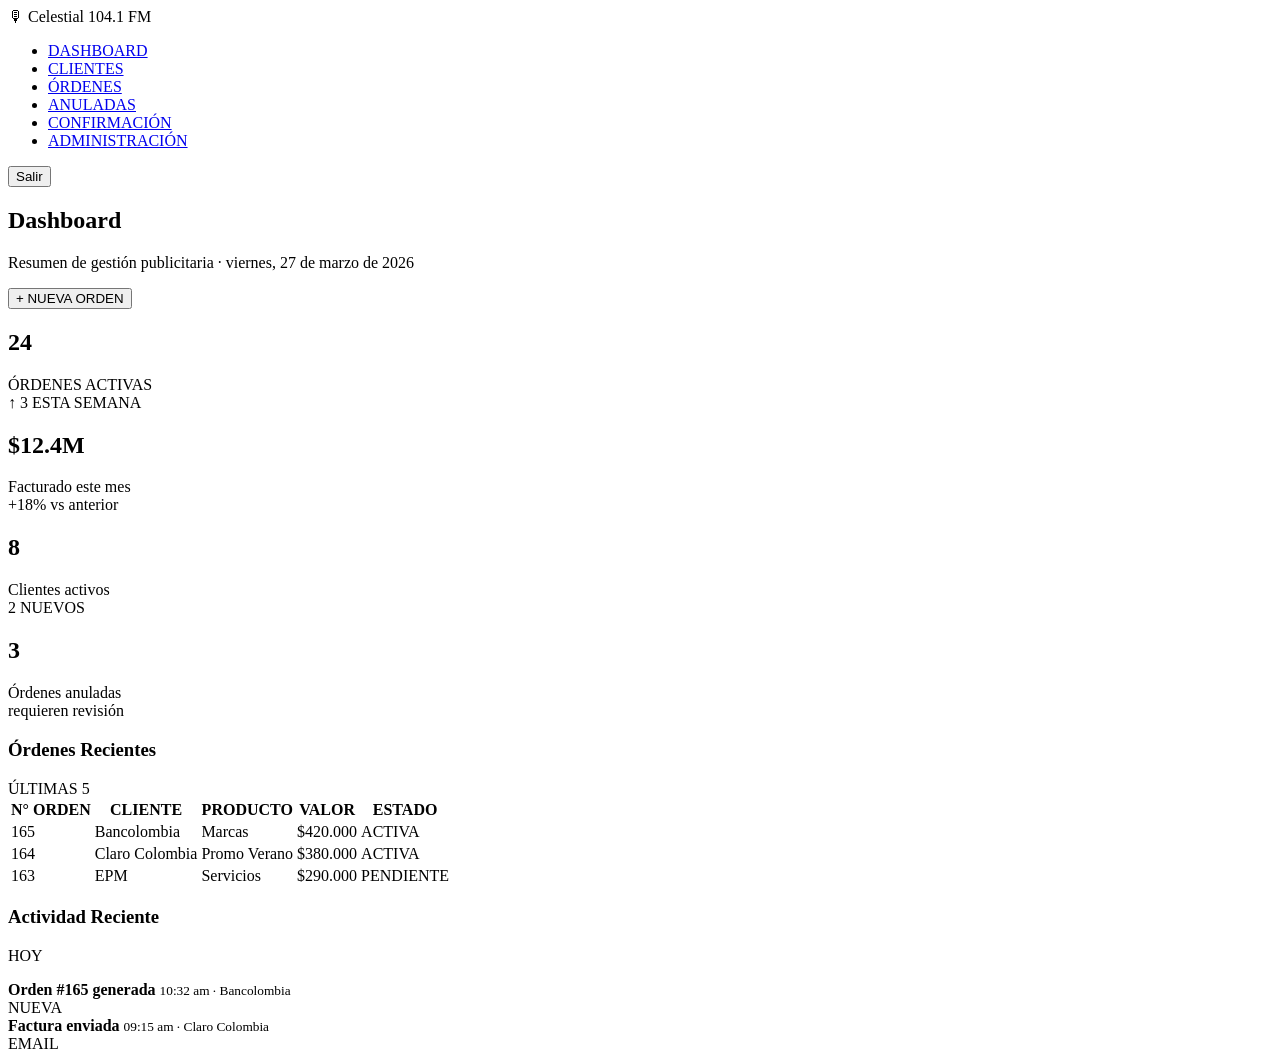
==== index.html @ 6da6bdea "estructura-dashboard" ====
<!DOCTYPE html>
<html lang="es">
<head>
    <meta charset="UTF-8">
    <meta name="viewport" content="width=device-width, initial-scale=1.0">
    <link rel="stylesheet" href="style.css">
    <title>Celestial Stereo 104.1 FM — Sistema de Gestión Publicitaria</title>
</head>
<body>
    <header>
        <div class="topbar-brand">
            🎙 Celestial <span>104.1 FM</span>
        </div>

        <nav>
            <ul>
                <li><a href="#" class="active-link">DASHBOARD</a></li>
                <li><a href="#">CLIENTES</a></li>
                <li><a href="#">ÓRDENES</a></li>
                <li><a href="#">ANULADAS</a></li>
                <li><a href="#">CONFIRMACIÓN</a></li>
                <li><a href="#">ADMINISTRACIÓN</a></li>
            </ul>
        </nav>

        <div class="boton-salir">
            <button>Salir</button>
        </div>
    </header>

    <section class="text-prin">
        <div class="dashboard-container">
            <div class="titulo-boton">
                <h1>Dashboard</h1>
                <p>Resumen de gestión publicitaria · viernes, 27 de marzo de 2026</p>
            </div>
            <button class="nueva-orden">+ NUEVA ORDEN </button>
        </div>
    </section>

    <section class="kpis-container">
        <div class="card">
            <h2 class="kpi-value" id="ordenes">24</h2>
            <span class="kpi-title">ÓRDENES ACTIVAS</span>
            <div class="trend-badge positive" id="kpi-ordenes-activas">↑ 3 ESTA SEMANA</div>
        </div>

        <div class="card">
            <h2 class="kpi-value" id="facturado">$12.4M</h2>
            <span class="kpi-title">Facturado este mes</span>
            <div class="trend-badge positive" id="kpi-facturado-mes">+18% vs anterior</div>
        </div>

        <div class="card">
            <h2 class="kpi-value" id="clientes">8</h2>
            <span class="kpi-title">Clientes activos</span>
            <div class="trend-badge positive" id="kpi-clientes-activos">2 NUEVOS</div>
        </div>

        <div class="card">
            <h2 class="kpi-value" id="anuladas">3</h2>
            <span class="kpi-title">Órdenes anuladas</span>
            <div class="trend-badge danger" id="kpi-odenes-anuladas">requieren revisión</div>
        </div>
    </section>

    <main class="dashboard-grid">
        <section class="recent-orders">
            <div class="card-header">
                <h3>Órdenes Recientes</h3>
                <span>ÚLTIMAS 5</span>
            </div>
            
            <table class="orders-table">
                <thead>
                    <tr>
                        <th>N° ORDEN</th>
                        <th>CLIENTE</th>
                        <th>PRODUCTO</th>
                        <th>VALOR</th>
                        <th>ESTADO</th>
                    </tr>
                </thead>
                <tbody>
                    <tr>
                        <td>165</td>
                        <td>Bancolombia</td>
                        <td>Marcas</td>
                        <td>$420.000</td>
                        <td><span class="status-pill active">ACTIVA</span></td>
                    </tr>
                    <tr>
                        <td>164</td>
                        <td>Claro Colombia</td>
                        <td>Promo Verano</td>
                        <td>$380.000</td>
                        <td><span class="status-pill active">ACTIVA</span></td>
                    </tr>
                    <tr>
                        <td>163</td>
                        <td>EPM</td>
                        <td>Servicios</td>
                        <td>$290.000</td>
                        <td><span class="status-pill pending">PENDIENTE</span></td>
                    </tr>
                </tbody>
            </table>
        </section>

        <aside class="recent-activity">
            <div class="card-header">
                <h3>Actividad Reciente</h3>
            </div>
            <p class="date-label">HOY</p>
            
            <div class="activity-feed">
                <div class="activity-item">
                    <div class="activity-text">
                        <strong>Orden #165 generada</strong>
                        <small>10:32 am · Bancolombia</small>
                    </div>
                    <span class="tag tag-new">NUEVA</span>
                </div>

                <div class="activity-item">
                    <div class="activity-text">
                        <strong>Factura enviada</strong>
                        <small>09:15 am · Claro Colombia</small>
                    </div>
                    <span class="tag tag-email">EMAIL</span>
                </div>
            </div>
        </aside>
    </main>
</body>
</html>
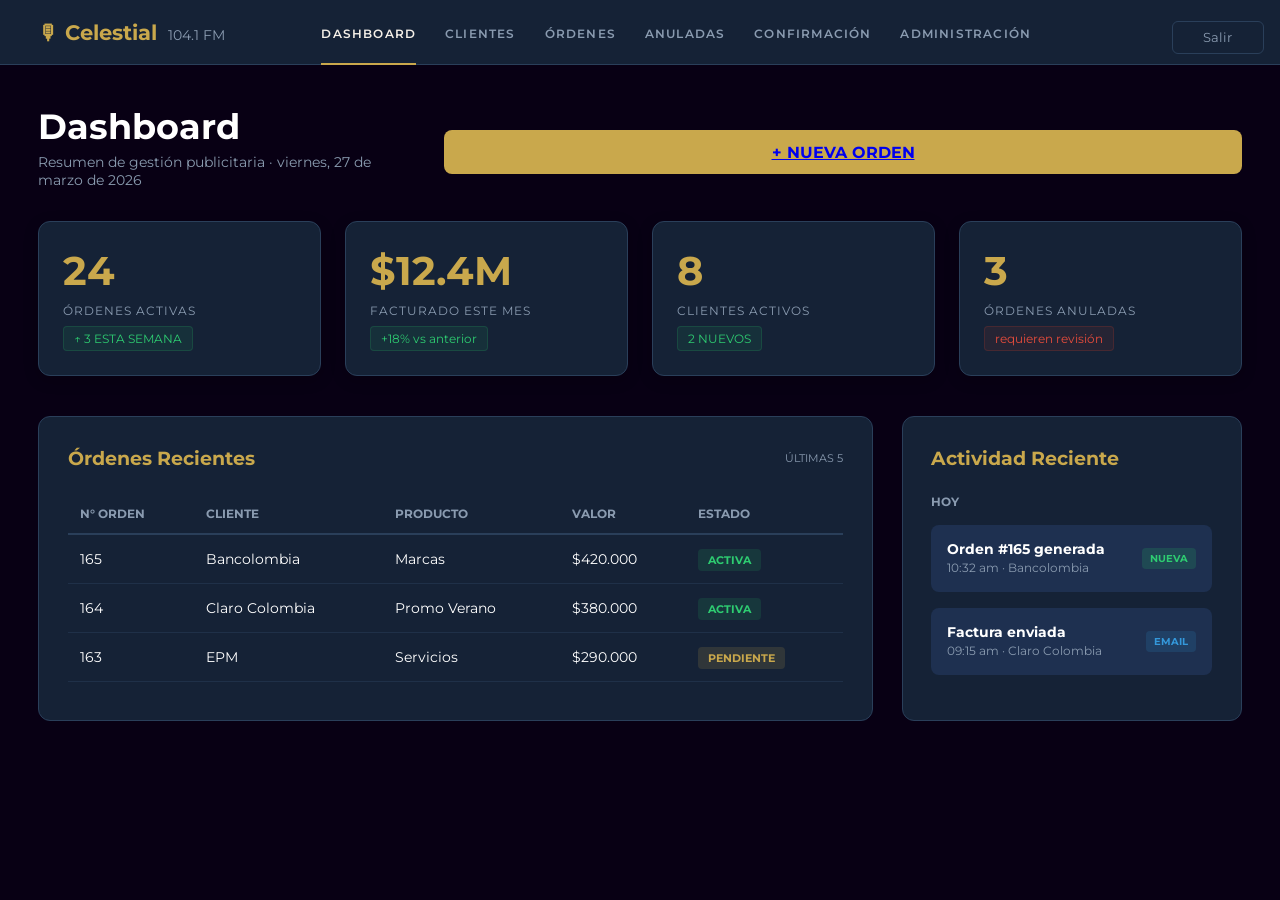
==== commit 3e96bd47: "ordenes" ====
--- a/index.html
+++ b/index.html
@@ -14,9 +14,9 @@
 
         <nav>
             <ul>
-                <li><a href="#" class="active-link">DASHBOARD</a></li>
-                <li><a href="#">CLIENTES</a></li>
-                <li><a href="#">ÓRDENES</a></li>
+                <li><a href="index.html" class="active-link">DASHBOARD</a></li>
+                <li><a href="clientes.html">CLIENTES</a></li>
+                <li><a href="ordenes.html">ÓRDENES</a></li>
                 <li><a href="#">ANULADAS</a></li>
                 <li><a href="#">CONFIRMACIÓN</a></li>
                 <li><a href="#">ADMINISTRACIÓN</a></li>
@@ -34,7 +34,7 @@
                 <h1>Dashboard</h1>
                 <p>Resumen de gestión publicitaria · viernes, 27 de marzo de 2026</p>
             </div>
-            <button class="nueva-orden">+ NUEVA ORDEN </button>
+            <button class="nueva-orden"><a href="#">+ NUEVA ORDEN</a></button>
         </div>
     </section>
 
--- a/style.css
+++ b/style.css
@@ -0,0 +1,422 @@
+
+@import url('https://fonts.googleapis.com/css2?family=Hind+Madurai:wght@300;400;500;600;700&family=Lora:ital,wght@0,400..700;1,400..700&family=Montserrat:ital,wght@0,100..900;1,100..900&display=swap');
+
+* {
+    margin: 0;
+    padding: 0;
+    box-sizing: border-box;
+}
+
+
+:root {
+    --font-titles: 'Montserrat', sans-serif;
+    --font-text: 'Montserrat', sans-serif;
+
+    --color-general: #080014;
+    --color-tarjetas: #161616;
+    --color-texto-principal: #ffffff;
+    --color-texto-secundario: #a6a6a6;
+
+    --color-borde-tarjetas: #2a2a2a;
+    --color-borde-boton: #ffffff;
+
+    --gold: #c9a84c;
+    --navy: #0d1b2a;
+    --navy-mid: #152236;
+    --navy-light: #1e3050;
+    --white: #f5f0e8;
+    --muted: #8a9bb0;
+    --border: #2a3f5a;
+    --success: #27ae60;
+    --danger: #c0392b;
+    --radius: 12px;
+}
+
+body {
+    background-color: var(--color-general);
+    font-family: var(--font-text);
+    color: var(--color-texto-principal);
+    margin: 0;
+    padding-bottom: 40px;
+}
+
+
+header {
+    display: flex;
+    align-items: center;
+    justify-content: space-between;
+    background: var(--navy-mid);
+    border-bottom: 1px solid var(--border);
+    padding: 0 2.4rem;
+    height: 65px;
+}
+
+header .topbar-brand {
+    font-size: 1.3rem;
+    color: var(--gold);
+    font-weight: bold;
+}
+
+header .topbar-brand span {
+    color: var(--muted);
+    font-weight: normal;
+    font-size: 0.85rem;
+    margin-left: 5px;
+}
+
+header nav ul {
+    display: flex;
+    list-style: none;
+    gap: 1.8rem;
+}
+
+header nav ul li a {
+    color: var(--muted);
+    text-decoration: none;
+    font-size: 0.75rem;
+    letter-spacing: 0.1em;
+    font-weight: 600;
+    transition: 0.3s;
+}
+
+header nav ul li a:hover,
+header nav ul li a.active-link {
+    color: var(--white);
+    border-bottom: 2px solid var(--gold);
+    padding-bottom: 22px;
+}
+
+header .boton-salir button {
+    background: transparent;
+    border: 1px solid var(--border);
+    color: var(--muted);
+    padding: 0.5rem 1.2rem;
+    border-radius: 6px;
+    cursor: pointer;
+    font-size: 0.8rem;
+}
+
+
+.text-prin {
+    padding: 2.5rem 2.4rem 1rem;
+    max-width: 1400px;
+    margin: 0 auto;
+}
+
+.dashboard-container {
+    display: flex;
+    justify-content: space-between;
+    align-items: center;
+}
+
+.titulo-boton h1 {
+    font-family: var(--font-titles);
+    font-size: 2.2rem;
+    margin: 0;
+}
+
+.titulo-boton p {
+    color: var(--muted);
+    font-size: 0.9rem;
+    margin-top: 5px;
+}
+
+.nueva-orden {
+    background: var(--gold);
+    color: var(--navy);
+    border: none;
+    padding: 0.8rem 1.6rem;
+    border-radius: 8px;
+    font-weight: bold;
+    cursor: pointer;
+    transition: 0.3s;
+}
+
+.nueva-orden:hover {
+    background: #e8cc7e;
+    transform: translateY(-2px);
+}
+
+
+.kpis-container {
+    display: grid;
+    grid-template-columns: repeat(4, 1fr);
+    gap: 1.5rem;
+    padding: 1rem 2.4rem;
+    max-width: 1400px;
+    margin: 0 auto;
+}
+
+.card {
+    background: var(--navy-mid);
+    border: 1px solid var(--border);
+    border-radius: var(--radius);
+    padding: 1.5rem;
+    box-shadow: 0 4px 15px rgba(0, 0, 0, 0.2);
+}
+
+.kpi-value {
+    font-family: var(--font-titles);
+    font-size: 2.5rem;
+    color: var(--gold);
+    margin: 0;
+}
+
+.kpi-title {
+    font-size: 0.75rem;
+    color: var(--muted);
+    text-transform: uppercase;
+    letter-spacing: 1px;
+    display: block;
+    margin: 8px 0;
+}
+
+.trend-badge {
+    font-size: 0.75rem;
+    padding: 4px 10px;
+    border-radius: 4px;
+    display: inline-block;
+}
+
+.trend-badge.positive {
+    background: rgba(39, 174, 96, 0.1);
+    color: #2ecc71;
+    border: 1px solid rgba(39, 174, 96, 0.2);
+}
+
+.trend-badge.danger {
+    background: rgba(192, 57, 43, 0.1);
+    color: #e74c3c;
+    border: 1px solid rgba(192, 57, 43, 0.2);
+}
+
+
+.dashboard-grid {
+    display: grid;
+    grid-template-columns: 1fr 340px;
+    gap: 1.8rem;
+    padding: 1.5rem 2.4rem;
+    max-width: 1400px;
+    margin: 0 auto;
+}
+
+.recent-orders,
+.recent-activity {
+    background: var(--navy-mid);
+    border: 1px solid var(--border);
+    border-radius: var(--radius);
+    padding: 1.8rem;
+}
+
+.card-header {
+    display: flex;
+    justify-content: space-between;
+    align-items: center;
+    margin-bottom: 1.5rem;
+}
+
+.card-header h3 {
+    color: var(--gold);
+    font-family: var(--font-titles);
+    margin: 0;
+    font-size: 1.2rem;
+}
+
+.card-header span {
+    font-size: 0.7rem;
+    color: var(--muted);
+}
+
+
+.orders-table {
+    width: 100%;
+    border-collapse: collapse;
+}
+
+.orders-table th {
+    text-align: left;
+    padding: 12px;
+    font-size: 0.75rem;
+    color: var(--muted);
+    border-bottom: 2px solid var(--border);
+}
+
+.orders-table td {
+    padding: 15px 12px;
+    border-bottom: 1px solid rgba(42, 63, 90, 0.5);
+    font-size: 0.9rem;
+}
+
+.status-pill {
+    padding: 4px 10px;
+    border-radius: 4px;
+    font-size: 0.7rem;
+    font-weight: bold;
+}
+
+.status-pill.active {
+    background: rgba(39, 174, 96, 0.15);
+    color: #2ecc71;
+}
+
+.status-pill.pending {
+    background: rgba(201, 168, 76, 0.15);
+    color: var(--gold);
+}
+
+
+.date-label {
+    color: var(--muted);
+    font-size: 0.75rem;
+    font-weight: bold;
+    margin-bottom: 1rem;
+}
+
+.activity-feed {
+    display: flex;
+    flex-direction: column;
+    gap: 0;
+}
+
+.activity-item {
+    display: flex;
+    justify-content: space-between;
+    align-items: center;
+    background: var(--navy-light);
+    padding: 1rem;
+    border-radius: 8px;
+    margin-bottom: 1rem;
+}
+
+.activity-text strong {
+    display: block;
+    font-size: 0.85rem;
+}
+
+.activity-text small {
+    color: var(--muted);
+    font-size: 0.75rem;
+}
+
+.tag {
+    font-size: 0.65rem;
+    padding: 4px 8px;
+    border-radius: 4px;
+    font-weight: bold;
+}
+
+.tag-new {
+    background: rgba(39, 174, 96, 0.2);
+    color: #2ecc71;
+}
+
+.tag-email {
+    background: rgba(41, 128, 185, 0.2);
+    color: #3498db;
+}
+
+
+.contenedor {
+    width: 450px;
+    box-shadow: rgba(0, 0, 0, 0.05) 0px 0px 0px 1px, rgb(90, 92, 98) 0px 0px 0px 1px inset;
+    background-color: var(--color-tarjetas);
+    padding: 20px;
+}
+
+.contenedor h1 {
+    color: var(--color-texto-principal);
+    font-family: var(--font-titles);
+    font-size: 2.5rem;
+    text-align: left;
+    padding: 20px;
+}
+
+.contenedor p {
+    color: var(--color-texto-secundario);
+    font-family: var(--font-text);
+    font-size: 1.2rem;
+    text-align: left;
+    padding: 0px 20px 20px 20px;
+}
+
+
+.campo {
+    display: flex;
+    flex-direction: column;
+    margin-bottom: 1px;
+}
+
+.campo label {
+    color: var(--color-texto-principal);
+    font-family: var(--font-text);
+    font-size: 1rem;
+    margin-bottom: 5px;
+    text-align: left;
+    margin-left: 20px;
+}
+
+.campo input {
+    padding: 10px;
+    border: 1px solid var(--color-borde-tarjetas);
+    background-color: var(--color-tarjetas);
+    font-family: var(--font-text);
+    font-size: 1rem;
+    text-align: left;
+    color: var(--color-texto-principal);
+    margin: 20px;
+}
+
+.campo select {
+    padding: 10px;
+    border: 1px solid var(--color-borde-tarjetas);
+    background-color: var(--color-tarjetas);
+    font-family: var(--font-text);
+    font-size: 1rem;
+    text-align: left;
+    color: var(--color-texto-secundario);
+    margin: 20px;
+}
+
+
+button {
+    width: 80%;
+    padding: 10px;
+    border: 1px solid var(--color-borde-boton);
+    background-color: var(--color-tarjetas);
+    color: var(--color-texto-principal);
+    font-family: var(--font-text);
+    font-size: 1rem;
+    cursor: pointer;
+    margin-top: 10px;
+    margin-left: 45px;
+}
+
+
+button:hover {
+    background-color: var(--color-borde-boton);
+    color: var(--color-tarjetas);
+}
+
+
+.resultado {
+    margin-top: 20px;
+    padding: 20px;
+    border: 1px solid var(--color-borde-tarjetas);
+    background-color: var(--color-tarjetas);
+    color: var(--color-texto-principal);
+    font-family: var(--font-text);
+    font-size: 1rem;
+    text-align: left;
+}
+
+.resultado h2 {
+    font-family: var(--font-titles);
+    font-size: 1.5rem;
+    margin: 5px;
+}
+
+.resultado p {
+    margin: 5px;
+    font-family: var(--font-text);
+    color: var(--color-texto-principal);
+}
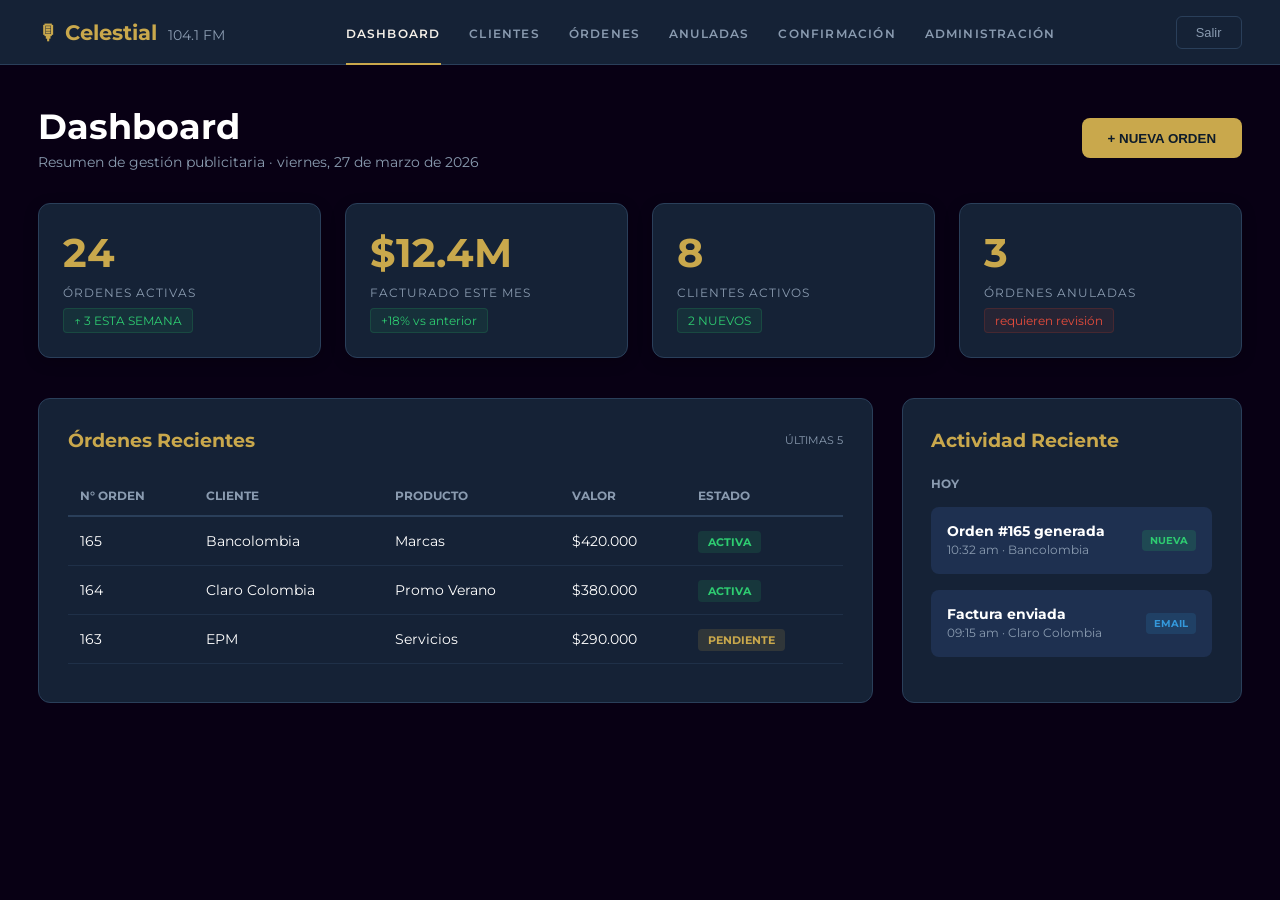
==== commit 0080b628: "actualización - depuración CSS" ====
--- a/index.html
+++ b/index.html
@@ -4,7 +4,7 @@
     <meta charset="UTF-8">
     <meta name="viewport" content="width=device-width, initial-scale=1.0">
     <link rel="stylesheet" href="style.css">
-    <title>Celestial Stereo 104.1 FM — Sistema de Gestión Publicitaria</title>
+    <title>Celestial Stereo 104.1 FM</title>
 </head>
 <body>
     <header>
@@ -132,5 +132,6 @@
             </div>
         </aside>
     </main>
+    <script src="clientes.js"></script>
 </body>
 </html>
--- a/style.css
+++ b/style.css
@@ -1,25 +1,20 @@
-
-@import url('https://fonts.googleapis.com/css2?family=Hind+Madurai:wght@300;400;500;600;700&family=Lora:ital,wght@0,400..700;1,400..700&family=Montserrat:ital,wght@0,100..900;1,100..900&display=swap');
+@import url('https://fonts.googleapis.com/css2?family=Montserrat:ital,wght@0,100..900;1,100..900&display=swap');
 
 * {
     margin: 0;
     padding: 0;
     box-sizing: border-box;
 }
-
 
 :root {
     --font-titles: 'Montserrat', sans-serif;
     --font-text: 'Montserrat', sans-serif;
-
     --color-general: #080014;
     --color-tarjetas: #161616;
     --color-texto-principal: #ffffff;
     --color-texto-secundario: #a6a6a6;
-
     --color-borde-tarjetas: #2a2a2a;
     --color-borde-boton: #ffffff;
-
     --gold: #c9a84c;
     --navy: #0d1b2a;
     --navy-mid: #152236;
@@ -32,6 +27,7 @@
     --radius: 12px;
 }
 
+/* ESTILO BASE */
 body {
     background-color: var(--color-general);
     font-family: var(--font-text);
@@ -40,7 +36,7 @@
     padding-bottom: 40px;
 }
 
-
+/* HEADER / NAVBAR */
 header {
     display: flex;
     align-items: center;
@@ -79,8 +75,7 @@
     transition: 0.3s;
 }
 
-header nav ul li a:hover,
-header nav ul li a.active-link {
+header nav ul li a:hover, header nav ul li a.active-link {
     color: var(--white);
     border-bottom: 2px solid var(--gold);
     padding-bottom: 22px;
@@ -96,7 +91,7 @@
     font-size: 0.8rem;
 }
 
-
+/* DASHBOARD / HEADER */
 .text-prin {
     padding: 2.5rem 2.4rem 1rem;
     max-width: 1400px;
@@ -132,12 +127,20 @@
     transition: 0.3s;
 }
 
+.nueva-orden a {
+    color: inherit;
+    text-decoration: none;
+    display: inline-block;
+    width: 100%;
+    height: 100%;
+}
+
 .nueva-orden:hover {
     background: #e8cc7e;
     transform: translateY(-2px);
 }
 
-
+/* CARDS */
 .kpis-container {
     display: grid;
     grid-template-columns: repeat(4, 1fr);
@@ -190,7 +193,7 @@
     border: 1px solid rgba(192, 57, 43, 0.2);
 }
 
-
+/* MAIN GRID */
 .dashboard-grid {
     display: grid;
     grid-template-columns: 1fr 340px;
@@ -200,8 +203,7 @@
     margin: 0 auto;
 }
 
-.recent-orders,
-.recent-activity {
+.recent-orders, .recent-activity {
     background: var(--navy-mid);
     border: 1px solid var(--border);
     border-radius: var(--radius);
@@ -227,7 +229,7 @@
     color: var(--muted);
 }
 
-
+/* TABLA DE ORDENES */
 .orders-table {
     width: 100%;
     border-collapse: collapse;
@@ -264,7 +266,7 @@
     color: var(--gold);
 }
 
-
+/* ACTIVIDAD RECIENTE */
 .date-label {
     color: var(--muted);
     font-size: 0.75rem;
@@ -313,110 +315,4 @@
 .tag-email {
     background: rgba(41, 128, 185, 0.2);
     color: #3498db;
-}
-
-
-.contenedor {
-    width: 450px;
-    box-shadow: rgba(0, 0, 0, 0.05) 0px 0px 0px 1px, rgb(90, 92, 98) 0px 0px 0px 1px inset;
-    background-color: var(--color-tarjetas);
-    padding: 20px;
-}
-
-.contenedor h1 {
-    color: var(--color-texto-principal);
-    font-family: var(--font-titles);
-    font-size: 2.5rem;
-    text-align: left;
-    padding: 20px;
-}
-
-.contenedor p {
-    color: var(--color-texto-secundario);
-    font-family: var(--font-text);
-    font-size: 1.2rem;
-    text-align: left;
-    padding: 0px 20px 20px 20px;
-}
-
-
-.campo {
-    display: flex;
-    flex-direction: column;
-    margin-bottom: 1px;
-}
-
-.campo label {
-    color: var(--color-texto-principal);
-    font-family: var(--font-text);
-    font-size: 1rem;
-    margin-bottom: 5px;
-    text-align: left;
-    margin-left: 20px;
-}
-
-.campo input {
-    padding: 10px;
-    border: 1px solid var(--color-borde-tarjetas);
-    background-color: var(--color-tarjetas);
-    font-family: var(--font-text);
-    font-size: 1rem;
-    text-align: left;
-    color: var(--color-texto-principal);
-    margin: 20px;
-}
-
-.campo select {
-    padding: 10px;
-    border: 1px solid var(--color-borde-tarjetas);
-    background-color: var(--color-tarjetas);
-    font-family: var(--font-text);
-    font-size: 1rem;
-    text-align: left;
-    color: var(--color-texto-secundario);
-    margin: 20px;
-}
-
-
-button {
-    width: 80%;
-    padding: 10px;
-    border: 1px solid var(--color-borde-boton);
-    background-color: var(--color-tarjetas);
-    color: var(--color-texto-principal);
-    font-family: var(--font-text);
-    font-size: 1rem;
-    cursor: pointer;
-    margin-top: 10px;
-    margin-left: 45px;
-}
-
-
-button:hover {
-    background-color: var(--color-borde-boton);
-    color: var(--color-tarjetas);
-}
-
-
-.resultado {
-    margin-top: 20px;
-    padding: 20px;
-    border: 1px solid var(--color-borde-tarjetas);
-    background-color: var(--color-tarjetas);
-    color: var(--color-texto-principal);
-    font-family: var(--font-text);
-    font-size: 1rem;
-    text-align: left;
-}
-
-.resultado h2 {
-    font-family: var(--font-titles);
-    font-size: 1.5rem;
-    margin: 5px;
-}
-
-.resultado p {
-    margin: 5px;
-    font-family: var(--font-text);
-    color: var(--color-texto-principal);
 }
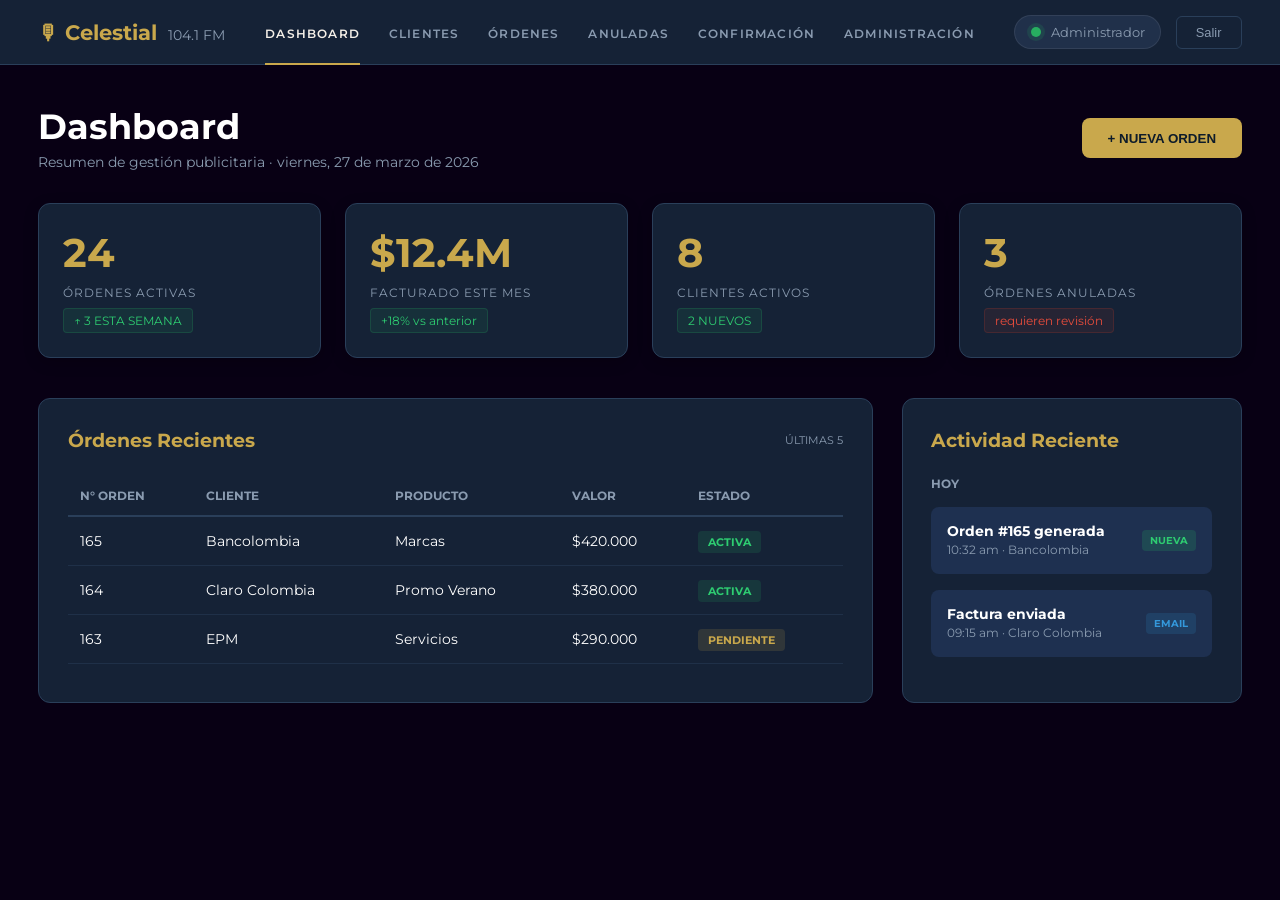
==== commit b6d30867: "actualizacion - css js" ====
--- a/index.html
+++ b/index.html
@@ -3,6 +3,8 @@
 <head>
     <meta charset="UTF-8">
     <meta name="viewport" content="width=device-width, initial-scale=1.0">
+    <link rel="icon" type="image/avif" href="img/logo.avif">
+    <link rel="shortcut icon" href="img/logo.avif">
     <link rel="stylesheet" href="style.css">
     <title>Celestial Stereo 104.1 FM</title>
 </head>
@@ -17,14 +19,20 @@
                 <li><a href="index.html" class="active-link">DASHBOARD</a></li>
                 <li><a href="clientes.html">CLIENTES</a></li>
                 <li><a href="ordenes.html">ÓRDENES</a></li>
-                <li><a href="#">ANULADAS</a></li>
-                <li><a href="#">CONFIRMACIÓN</a></li>
-                <li><a href="#">ADMINISTRACIÓN</a></li>
+                <li><a href="anuladas.html">ANULADAS</a></li>
+                <li><a href="Confirmacion.html">CONFIRMACIÓN</a></li>
+                <li><a href="administracion.html">ADMINISTRACIÓN</a></li>
             </ul>
         </nav>
 
-        <div class="boton-salir">
-            <button>Salir</button>
+        <div class="header-actions">
+            <div class="admin-status is-active" aria-label="Administrador activo">
+                <span class="status-dot"></span>
+                <span>Administrador</span>
+            </div>
+            <div class="boton-salir">
+                <button>Salir</button>
+            </div>
         </div>
     </header>
 
--- a/style.css
+++ b/style.css
@@ -91,6 +91,37 @@
     font-size: 0.8rem;
 }
 
+.header-actions {
+    display: flex;
+    align-items: center;
+    gap: 0.9rem;
+}
+
+.admin-status {
+    display: inline-flex;
+    align-items: center;
+    gap: 0.65rem;
+    padding: 0.55rem 0.95rem;
+    border-radius: 999px;
+    background: #20304a;
+    border: 1px solid rgba(255, 255, 255, 0.08);
+    color: var(--muted);
+    font-size: 0.8rem;
+}
+
+.status-dot {
+    width: 10px;
+    height: 10px;
+    border-radius: 50%;
+    background: var(--success);
+    box-shadow: 0 0 0 4px rgba(39, 174, 96, 0.15);
+}
+
+.admin-status.is-inactive .status-dot {
+    background: var(--danger);
+    box-shadow: 0 0 0 4px rgba(192, 57, 43, 0.15);
+}
+
 /* DASHBOARD / HEADER */
 .text-prin {
     padding: 2.5rem 2.4rem 1rem;
